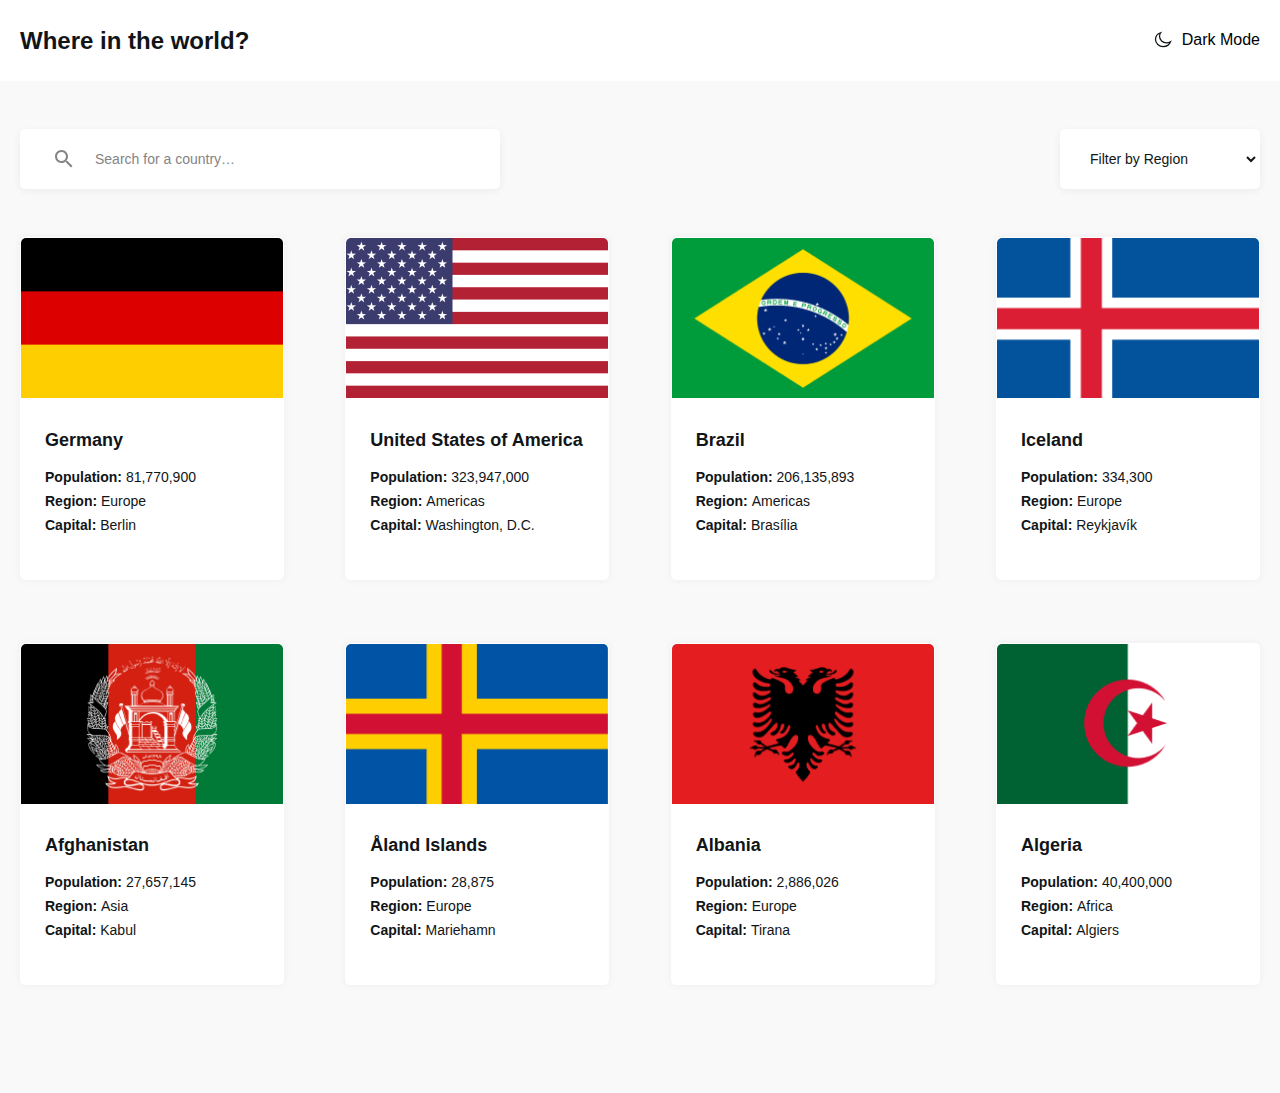
==== index.html @ e8eaf4b2 "initial commit" ====
<!DOCTYPE html>
<html lang="en">

<head>
  <meta charset="UTF-8">
  <meta http-equiv="X-UA-Compatible" content="IE=edge">
  <meta name="viewport" content="width=device-width, initial-scale=1.0">
  <title>Countries</title>
  <!-- <link rel="stylesheet" href="css/normalize.css">
  <link rel="stylesheet" href="css/style.css"> -->
  <link rel="stylesheet" href="/css/style-min.css">
</head>

<body>
  
  <!-- HEADER -->

  <header class="site-header">

    <div class="site-header-inner container">
      <a href="index.html" class="site-title-link"><h1 class="site-title">Where in the world?</h1></a>
      <button class="dark-mode-button">Dark mode</button>
    </div>

  </header>

  <!-- MAIN -->

  <main class="site-main">

    <div class="site-main-inner container">

      <form class="top-form" action="https://echo.htmlacademy.ru" method="post">
        
        <input class="search-input" type="text" name="search" aria-label="search countries" placeholder="Search for a country…" autocomplete="off">

        <select class="select-region" name="region" id="region" aria-label="select countries">

          <option class="select-option" value="" selected disabled>Filter by Region</option>
          <option class="select-option" value="Africa">Africa</option>
          <option class="select-option" value="America">America</option>
          <option class="select-option" value="Asia">Asia</option>
          <option class="select-option" value="Europe">Europe</option>
          <option class="select-option" value="Oceania">Oceania</option>

        </select>

      </form>

      <section class="country-cards">

        
          <ul class="country-card">
            <li class="country-item-img"><img class="country-img" src="./img/flag1.png" alt="flag Germany" width="267" height="160"></li>
            <li class="country-item"><h2 class="country-title">Germany</h2></li>
            <li class="country-item"><p class="country-content">Population: <span class="mini-text">81,770,900</span></p></li>
            <li class="country-item"><p class="country-content">Region: <span class="mini-text">Europe</span></p></li>
            <li class="country-item"><p class="country-content">Capital: <span class="mini-text">Berlin</span></p></li>
          </ul>
          <ul class="country-card">
            <li class="country-item-img"><img class="country-img" src="./img/flag2.png" alt="flag United States of America" width="267" height="160"></li>
            <li class="country-item"><h2 class="country-title">United States of America</h2></li>
            <li class="country-item"><p class="country-content">Population: <span class="mini-text">323,947,000</span></p></li>
            <li class="country-item"><p class="country-content">Region: <span class="mini-text">Americas</span></p></li>
            <li class="country-item"><p class="country-content">Capital: <span class="mini-text">Washington, D.C.</span></p></li>
          </ul>
          <ul class="country-card">
            <li class="country-item-img"><img class="country-img" src="./img/flag3.png" alt="flag Brazil" width="267" height="160"></li>
            <li class="country-item"><h2 class="country-title">Brazil</h2></li>
            <li class="country-item"><p class="country-content">Population: <span class="mini-text">206,135,893</span></p></li>
            <li class="country-item"><p class="country-content">Region: <span class="mini-text">Americas</span></p></li>
            <li class="country-item"><p class="country-content">Capital: <span class="mini-text">Brasília</span></p></li>
          </ul>
          <ul class="country-card">
            <li class="country-item-img"><img class="country-img" src="./img/flag4.png" alt="flag Iceland" width="267" height="160"></li>
            <li class="country-item"><h2 class="country-title">Iceland</h2></li>
            <li class="country-item"><p class="country-content">Population: <span class="mini-text">334,300</span></p></li>
            <li class="country-item"><p class="country-content">Region: <span class="mini-text">Europe</span></p></li>
            <li class="country-item"><p class="country-content">Capital: <span class="mini-text">Reykjavík</span></p></li>
          </ul>
        
        
          <ul class="country-card">
            <li class="country-item-img"><img class="country-img" src="./img/flag5.png" alt="flag Afghanistan" width="267" height="160"></li>
            <li class="country-item"><h2 class="country-title">Afghanistan</h2></li>
            <li class="country-item"><p class="country-content">Population: <span class="mini-text">27,657,145</span></p></li>
            <li class="country-item"><p class="country-content">Region: <span class="mini-text">Asia</span></p></li>
            <li class="country-item"><p class="country-content">Capital: <span class="mini-text">Kabul</span></p></li>
          </ul>
          <ul class="country-card">
            <li class="country-item-img"><img class="country-img" src="./img/flag6.png" alt="flag Åland Islands" width="267" height="160"></li>
            <li class="country-item"><h2 class="country-title">Åland Islands</h2></li>
            <li class="country-item"><p class="country-content">Population: <span class="mini-text">28,875</span></p></li>
            <li class="country-item"><p class="country-content">Region: <span class="mini-text">Europe</span></p></li>
            <li class="country-item"><p class="country-content">Capital: <span class="mini-text">Mariehamn</span></p></li>
          </ul>
          <ul class="country-card">
            <li class="country-item-img"><img class="country-img" src="./img/flag7.png" alt="flag Albania" width="267" height="160"></li>
            <li class="country-item"><h2 class="country-title">Albania</h2></li>
            <li class="country-item"><p class="country-content">Population: <span class="mini-text">2,886,026</span></p></li>
            <li class="country-item"><p class="country-content">Region: <span class="mini-text">Europe</span></p></li>
            <li class="country-item"><p class="country-content">Capital: <span class="mini-text">Tirana</span></p></li>
          </ul>
          <ul class="country-card">
            <li class="country-item-img"><img class="country-img" src="./img/flag8.png" alt="flag Algeria" width="267" height="160"></li>
            <li class="country-item"><h2 class="country-title">Algeria</h2></li>
            <li class="country-item"><p class="country-content">Population: <span class="mini-text">40,400,000</span></p></li>
            <li class="country-item"><p class="country-content">Region: <span class="mini-text">Africa</span></p></li>
            <li class="country-item"><p class="country-content">Capital: <span class="mini-text">Algiers</span></p></li>
          </ul>
        
        

      </section>

    </div>

  </main>

</body>

</html>
---- css/style.css ----
/* FONTS */
@font-face {
  font-family: 'Montserrat';
  src: url('../font/Montserrat-Bold.woff2') format('woff2'),
      url('../font/Montserrat-Bold.woff') format('woff');
  font-weight: bold;
  font-style: normal;
  font-display: swap;
}

@font-face {
  font-family: 'Montserrat';
  src: url('../font/Montserrat-ExtraBold.woff2') format('woff2'),
      url('../font/Montserrat-ExtraBold.woff') format('woff');
  font-weight: bold;
  font-style: normal;
  font-display: swap;
}

@font-face {
  font-family: 'Montserrat';
  src: url('../font/Montserrat-SemiBold.woff2') format('woff2'),
      url('../font/Montserrat-SemiBold.woff') format('woff');
  font-weight: 600;
  font-style: normal;
  font-display: swap;
}

@font-face {
  font-family: 'Montserrat';
  src: url('../font/Montserrat-Light.woff2') format('woff2'),
      url('../font/Montserrat-Light.woff') format('woff');
  font-weight: 300;
  font-style: normal;
  font-display: swap;
}

@font-face {
  font-family: 'Montserrat';
  src: url('../font/Montserrat-Regular.woff2') format('woff2'),
      url('../font/Montserrat-Regular.woff') format('woff');
  font-weight: normal;
  font-style: normal;
  font-display: swap;
}

@font-face {
  font-family: 'Montserrat';
  src: url('../font/Montserrat-ExtraBold.woff2') format('woff2'),
      url('../font/Montserrat-ExtraBold.woff') format('woff');
  font-weight: bold;
  font-style: normal;
  font-display: swap;
}

/* GENERAL */

:root {
  --br-hover:rgba(91, 205, 250, 0.795);
  --br-active:rgba(39, 152, 197, 0.856);
  --bg-focus: rgb(59, 157, 196);
}

html {
  box-sizing: border-box;
  height: 100%;
}

*,
*::before,
*::after {
  box-sizing: inherit;
}

body {
  display: flex;
  flex-direction: column;
  height: 100%;
  padding: 0;
  margin: 0;
  font-family:'Nunito Sans', "Arial", sans-serif;
  background-color: #fff;
  color: #222;
}

img {
  max-width: 100%;
}

.visually-hidden {
  position: absolute;
  width: 1px;
  height: 1px;
  margin: -1px;
  border: 0;
  padding: 0;
  clip: rect(0 0 0 0);
  overflow: hidden;
}


/* CONTAINER */

.container {
  max-width: 1320px;
  padding-left: 20px;
  padding-right: 20px;
  margin-left: auto;
  margin-right: auto;
}

/* HEADER */

.site-header {
  padding-top: 24px;
  padding-bottom: 24px;
  box-shadow: 0px 2px 4px rgba(0, 0, 0, 0.0562443);
}

.site-header-inner {
  display: flex;
  align-items: center;
  justify-content: space-between;
}

.site-title-link {
  text-decoration: none;
  transition: opacity 0.3s ease;
}

.site-title-link:hover {
  opacity: 0.6;
}

.site-title {
  margin: 0;
  font-style: normal;
  font-weight: 800;
  font-size: 24px;
  line-height: 33px;
  color: #111517;
}

.dark-mode-button {
  margin: 0;
  padding: 0;
  border: none;
  background-color: #fff;
  display: flex;
  justify-content: flex-start;
  text-transform: capitalize;
  cursor: pointer;
  transition: opacity 0.3s ease;
}

.dark-mode-button:hover {
  opacity: 0.6;
}

.dark-mode-button::before {
  margin-right: 10px;
  display: block;
  content: "";
  width: 18px;
  height: 18px;
  background-image: url(/img/icon/moon.svg);
  background-repeat: no-repeat;
}

/* MAIN */

.site-main {
  padding-top: 48px;
  padding-bottom: 45px;
  background-color: rgb(249, 249, 249);
}

.top-form {
  display: flex;
  justify-content: space-between;
  align-items: center;
}

.search-input {
  padding: 20px 74px;
  width: 480px;
  outline: none;
  border: 1px solid transparent;
  background: #FFFFFF;
  box-shadow: 0px 2px 9px rgba(0, 0, 0, 0.0532439);
  border-radius: 5px;
  background-image: url(../img/icon/loup.svg);
  background-repeat: no-repeat;
  background-position: left calc(34px) center;
  transition: border 0.3s ease,
  opacity 0.3s ease;
}

.search-input:hover {
  border: 1px solid var(--br-hover);
  opacity: 0.8;
}

.search-input:active {
  border: 1px solid var(--br-active);
  opacity: 0.8;
}

.search-input:focus {
  border: 1px solid var(--bg-focus);
  opacity: 0.8;
}

.search-input::placeholder {
  font-style: normal;
  font-weight: normal;
  font-size: 14px;
  line-height: 20px;
  color: #848484;
}

.select-region {
  padding: 20px 25px;
  padding-right: 48px;
  width: 200px;
  outline: none;
  border: 1px solid transparent;
  font-style: normal;
  font-weight: normal;
  font-size: 14px;
  line-height: 20px;
  color: #111517;
  background-color: #FFFFFF;
  box-shadow: 0px 2px 9px rgba(0, 0, 0, 0.0532439);
  border-radius: 5px;
  cursor: pointer;
  transition: border 0.3s ease,
  opacity 0.3s ease;
}

.select-region:hover {
  border: 1px solid var(--br-hover);
  opacity: 0.8;
}

.select-region:active {
  border: 1px solid var(--br-active);
  opacity: 0.8;
}

.select-region:focus {
  border: 1px solid var(--bg-focus);
  opacity: 0.8;
}

.select-option {
  border: none;
}

/* CARDS */

.country-cards {
  padding-top: 48px;
  display: flex;
  justify-content: space-between;
  align-items: center;
  align-content: space-around;
  flex-wrap: wrap;
}

.country-card {
  list-style-type: none;
  margin: 0;
  padding: 0;
  margin-bottom: 63px;
  padding-bottom: 46px;
  width: 264px;
  background-color: #fff;
  box-shadow: 0px 0px 7px 2px rgba(0, 0, 0, 0.0294384);
  border-radius: 5px;
  border: 1px solid transparent;
  cursor: pointer;
  transition: box-shadow 0.3s ease,
  border 0.5s ease;
}

.country-card:hover {
  box-shadow: none;
}

.country-img {
  object-fit: cover;
  border-top-left-radius: 5px;
  border-top-right-radius: 5px;
}

.country-title {
  font-style: normal;
  font-weight: 800;
  font-size: 18px;
  line-height: 26px;
  color: #111517;
}

.country-content {
  margin: 0;
  padding: 0;
  font-style: normal;
  font-weight: 600;
  font-size: 14px;
  line-height: 16px;
  color: #111517;
}

.mini-text {
  font-style: normal;
  font-weight: 300;
  font-size: 14px;
  line-height: 16px;
  color: #111517;
}

.country-item {
  margin-left: 24px;
}

.country-item:nth-child(2) {
  margin-top: 24px;
}

.country-item:nth-child(3) {
  margin-top: 16px;
}

.country-item:nth-child(4),.country-item:nth-child(5) {
  margin-top: 8px;
}
---- css/style-min.css ----
/*! normalize.css v8.0.1 | MIT License | github.com/necolas/normalize.css */html{line-height:1.15;-webkit-text-size-adjust:100%}body{margin:0}main{display:block}h1{font-size:2em;margin:.67em 0}hr{-webkit-box-sizing:content-box;box-sizing:content-box;height:0;overflow:visible}pre{font-family:monospace,monospace;font-size:1em}a{background-color:transparent}abbr[title]{border-bottom:none;text-decoration:underline;-webkit-text-decoration:underline dotted;text-decoration:underline dotted}b,strong{font-weight:bolder}code,kbd,samp{font-family:monospace,monospace;font-size:1em}small{font-size:80%}sub,sup{font-size:75%;line-height:0;position:relative;vertical-align:baseline}sub{bottom:-.25em}sup{top:-.5em}img{border-style:none}button,input,optgroup,select,textarea{font-family:inherit;font-size:100%;line-height:1.15;margin:0}button,input{overflow:visible}button,select{text-transform:none}[type=button],[type=reset],[type=submit],button{-webkit-appearance:button}[type=button]::-moz-focus-inner,[type=reset]::-moz-focus-inner,[type=submit]::-moz-focus-inner,button::-moz-focus-inner{border-style:none;padding:0}[type=button]:-moz-focusring,[type=reset]:-moz-focusring,[type=submit]:-moz-focusring,button:-moz-focusring{outline:1px dotted ButtonText}fieldset{padding:.35em .75em .625em}legend{-webkit-box-sizing:border-box;box-sizing:border-box;color:inherit;display:table;max-width:100%;padding:0;white-space:normal}progress{vertical-align:baseline}textarea{overflow:auto}[type=checkbox],[type=radio]{-webkit-box-sizing:border-box;box-sizing:border-box;padding:0}[type=number]::-webkit-inner-spin-button,[type=number]::-webkit-outer-spin-button{height:auto}[type=search]{-webkit-appearance:textfield;outline-offset:-2px}[type=search]::-webkit-search-decoration{-webkit-appearance:none}::-webkit-file-upload-button{-webkit-appearance:button;font:inherit}details{display:block}summary{display:list-item}template{display:none}[hidden]{display:none}@font-face{font-family:Montserrat;src:url(../font/Montserrat-Bold.woff2) format('woff2'),url(../font/Montserrat-Bold.woff) format('woff');font-weight:700;font-style:normal;font-display:swap}@font-face{font-family:Montserrat;src:url(../font/Montserrat-ExtraBold.woff2) format('woff2'),url(../font/Montserrat-ExtraBold.woff) format('woff');font-weight:700;font-style:normal;font-display:swap}@font-face{font-family:Montserrat;src:url(../font/Montserrat-SemiBold.woff2) format('woff2'),url(../font/Montserrat-SemiBold.woff) format('woff');font-weight:600;font-style:normal;font-display:swap}@font-face{font-family:Montserrat;src:url(../font/Montserrat-Light.woff2) format('woff2'),url(../font/Montserrat-Light.woff) format('woff');font-weight:300;font-style:normal;font-display:swap}@font-face{font-family:Montserrat;src:url(../font/Montserrat-Regular.woff2) format('woff2'),url(../font/Montserrat-Regular.woff) format('woff');font-weight:400;font-style:normal;font-display:swap}@font-face{font-family:Montserrat;src:url(../font/Montserrat-ExtraBold.woff2) format('woff2'),url(../font/Montserrat-ExtraBold.woff) format('woff');font-weight:700;font-style:normal;font-display:swap}:root{--br-hover:rgba(91, 205, 250, 0.795);--br-active:rgba(39, 152, 197, 0.856);--bg-focus:rgb(59, 157, 196)}html{-webkit-box-sizing:border-box;box-sizing:border-box;height:100%}*,::after,::before{-webkit-box-sizing:inherit;box-sizing:inherit}body{display:-webkit-box;display:-ms-flexbox;display:flex;-webkit-box-orient:vertical;-webkit-box-direction:normal;-ms-flex-direction:column;flex-direction:column;height:100%;padding:0;margin:0;font-family:'Nunito Sans',Arial,sans-serif;background-color:#fff;color:#222}img{max-width:100%}.visually-hidden{position:absolute;width:1px;height:1px;margin:-1px;border:0;padding:0;clip:rect(0 0 0 0);overflow:hidden}.container{max-width:1320px;padding-left:20px;padding-right:20px;margin-left:auto;margin-right:auto}.site-header{padding-top:24px;padding-bottom:24px;-webkit-box-shadow:0 2px 4px rgba(0,0,0,.0562443);box-shadow:0 2px 4px rgba(0,0,0,.0562443)}.site-header-inner{display:-webkit-box;display:-ms-flexbox;display:flex;-webkit-box-align:center;-ms-flex-align:center;align-items:center;-webkit-box-pack:justify;-ms-flex-pack:justify;justify-content:space-between}.site-title-link{text-decoration:none;-webkit-transition:opacity .3s ease;-o-transition:opacity .3s ease;transition:opacity .3s ease}.site-title-link:hover{opacity:.6}.site-title{margin:0;font-style:normal;font-weight:800;font-size:24px;line-height:33px;color:#111517}.dark-mode-button{margin:0;padding:0;border:none;background-color:#fff;display:-webkit-box;display:-ms-flexbox;display:flex;-webkit-box-pack:start;-ms-flex-pack:start;justify-content:flex-start;text-transform:capitalize;cursor:pointer;-webkit-transition:opacity .3s ease;-o-transition:opacity .3s ease;transition:opacity .3s ease}.dark-mode-button:hover{opacity:.6}.dark-mode-button::before{margin-right:10px;display:block;content:"";width:18px;height:18px;background-image:url(/img/icon/moon.svg);background-repeat:no-repeat}.site-main{padding-top:48px;padding-bottom:45px;background-color:#f9f9f9}.top-form{display:-webkit-box;display:-ms-flexbox;display:flex;-webkit-box-pack:justify;-ms-flex-pack:justify;justify-content:space-between;-webkit-box-align:center;-ms-flex-align:center;align-items:center}.search-input{padding:20px 74px;width:480px;outline:0;border:1px solid transparent;background:#fff;-webkit-box-shadow:0 2px 9px rgba(0,0,0,.0532439);box-shadow:0 2px 9px rgba(0,0,0,.0532439);border-radius:5px;background-image:url(../img/icon/loup.svg);background-repeat:no-repeat;background-position:left calc(34px) center;-webkit-transition:border .3s ease,opacity .3s ease;-o-transition:border .3s ease,opacity .3s ease;transition:border .3s ease,opacity .3s ease}.search-input:hover{border:1px solid var(--br-hover);opacity:.8}.search-input:active{border:1px solid var(--br-active);opacity:.8}.search-input:focus{border:1px solid var(--bg-focus);opacity:.8}.search-input::-webkit-input-placeholder{font-style:normal;font-weight:400;font-size:14px;line-height:20px;color:#848484}.search-input::-moz-placeholder{font-style:normal;font-weight:400;font-size:14px;line-height:20px;color:#848484}.search-input:-ms-input-placeholder{font-style:normal;font-weight:400;font-size:14px;line-height:20px;color:#848484}.search-input::-ms-input-placeholder{font-style:normal;font-weight:400;font-size:14px;line-height:20px;color:#848484}.search-input::placeholder{font-style:normal;font-weight:400;font-size:14px;line-height:20px;color:#848484}.select-region{padding:20px 25px;padding-right:48px;width:200px;outline:0;border:1px solid transparent;font-style:normal;font-weight:400;font-size:14px;line-height:20px;color:#111517;background-color:#fff;-webkit-box-shadow:0 2px 9px rgba(0,0,0,.0532439);box-shadow:0 2px 9px rgba(0,0,0,.0532439);border-radius:5px;cursor:pointer;-webkit-transition:border .3s ease,opacity .3s ease;-o-transition:border .3s ease,opacity .3s ease;transition:border .3s ease,opacity .3s ease}.select-region:hover{border:1px solid var(--br-hover);opacity:.8}.select-region:active{border:1px solid var(--br-active);opacity:.8}.select-region:focus{border:1px solid var(--bg-focus);opacity:.8}.select-option{border:none}.country-cards{padding-top:48px;display:-webkit-box;display:-ms-flexbox;display:flex;-webkit-box-pack:justify;-ms-flex-pack:justify;justify-content:space-between;-webkit-box-align:center;-ms-flex-align:center;align-items:center;-ms-flex-line-pack:distribute;align-content:space-around;-ms-flex-wrap:wrap;flex-wrap:wrap}.country-card{list-style-type:none;margin:0;padding:0;margin-bottom:63px;padding-bottom:46px;width:264px;background-color:#fff;-webkit-box-shadow:0 0 7px 2px rgba(0,0,0,.0294384);box-shadow:0 0 7px 2px rgba(0,0,0,.0294384);border-radius:5px;border:1px solid transparent;cursor:pointer;-webkit-transition:border .5s ease,-webkit-box-shadow .3s ease;transition:border .5s ease,-webkit-box-shadow .3s ease;-o-transition:box-shadow .3s ease,border .5s ease;transition:box-shadow .3s ease,border .5s ease;transition:box-shadow .3s ease,border .5s ease,-webkit-box-shadow .3s ease}.country-card:hover{-webkit-box-shadow:none;box-shadow:none}.country-img{-o-object-fit:cover;object-fit:cover;border-top-left-radius:5px;border-top-right-radius:5px}.country-title{font-style:normal;font-weight:800;font-size:18px;line-height:26px;color:#111517}.country-content{margin:0;padding:0;font-style:normal;font-weight:600;font-size:14px;line-height:16px;color:#111517}.mini-text{font-style:normal;font-weight:300;font-size:14px;line-height:16px;color:#111517}.country-item{margin-left:24px}.country-item:nth-child(2){margin-top:24px}.country-item:nth-child(3){margin-top:16px}.country-item:nth-child(4),.country-item:nth-child(5){margin-top:8px}
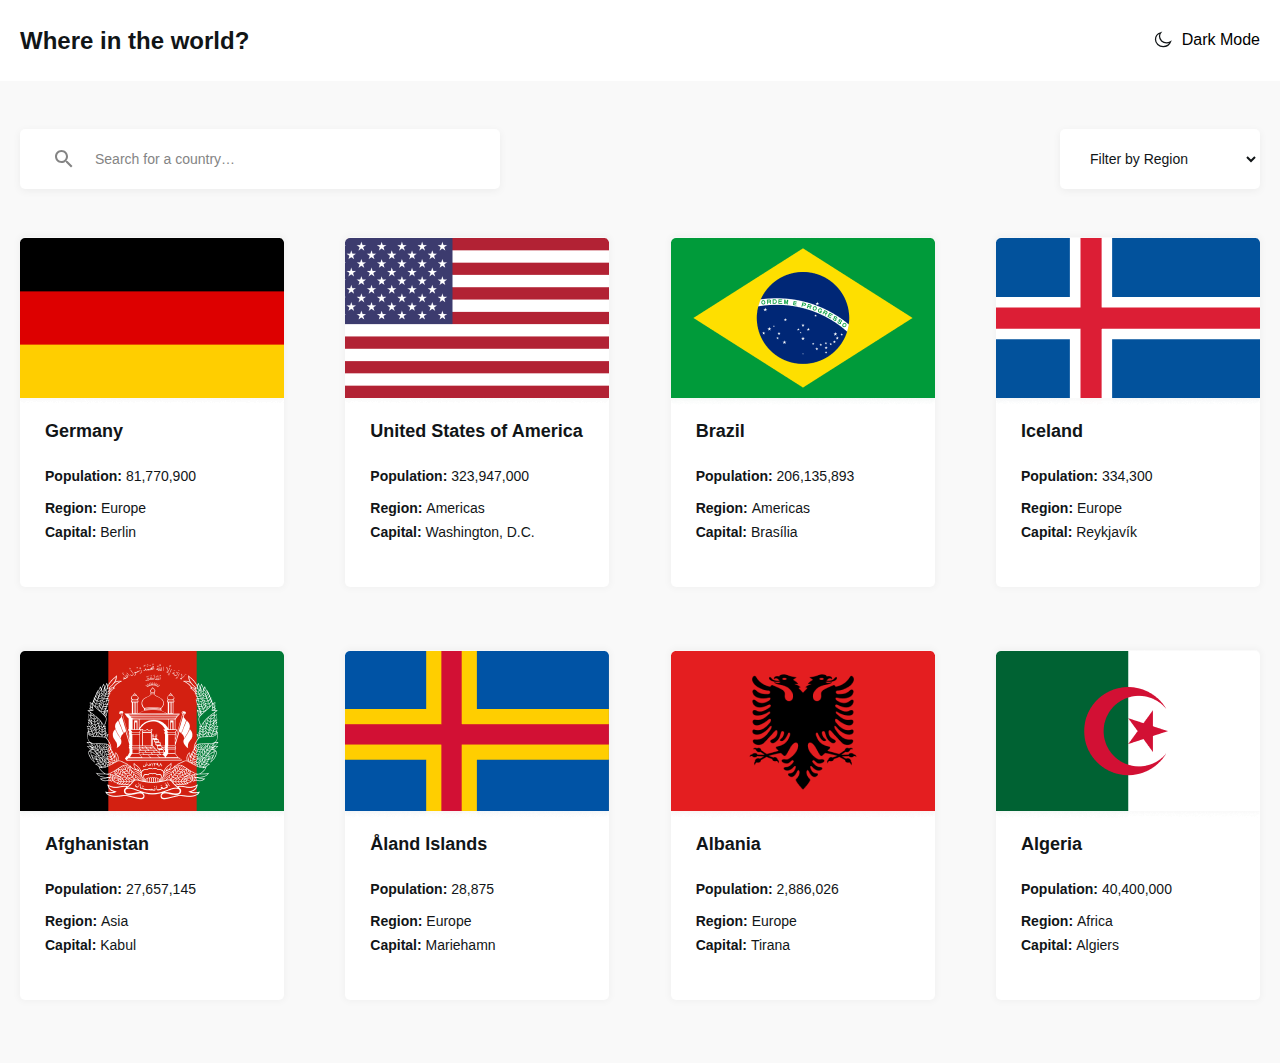
==== commit 5aed8252: "change all img" ====
--- a/index.html
+++ b/index.html
@@ -19,7 +19,7 @@
 
     <div class="site-header-inner container">
       <a href="index.html" class="site-title-link"><h1 class="site-title">Where in the world?</h1></a>
-      <button class="dark-mode-button">Dark mode</button>
+      <button class="js-dark-mode-button" type="button">Dark mode</button>
     </div>
 
   </header>
@@ -50,29 +50,29 @@
       <section class="country-cards">
 
         
-          <ul class="country-card">
-            <li class="country-item-img"><img class="country-img" src="./img/flag1.png" alt="flag Germany" width="267" height="160"></li>
+          <ul class="country-card card-bg-germany">
+            <!-- <li class="country-item-img"><img class="country-img" src="./img/flag-org1.png" alt="flag Germany" width="264" height="160"></li> -->
             <li class="country-item"><h2 class="country-title">Germany</h2></li>
             <li class="country-item"><p class="country-content">Population: <span class="mini-text">81,770,900</span></p></li>
             <li class="country-item"><p class="country-content">Region: <span class="mini-text">Europe</span></p></li>
             <li class="country-item"><p class="country-content">Capital: <span class="mini-text">Berlin</span></p></li>
           </ul>
-          <ul class="country-card">
-            <li class="country-item-img"><img class="country-img" src="./img/flag2.png" alt="flag United States of America" width="267" height="160"></li>
+          <ul class="country-card card-bg-america">
+            <!-- <li class="country-item-img"><img class="country-img" src="./img/flag-org2.png" alt="flag United States of America" width="264" height="160"></li> -->
             <li class="country-item"><h2 class="country-title">United States of America</h2></li>
             <li class="country-item"><p class="country-content">Population: <span class="mini-text">323,947,000</span></p></li>
             <li class="country-item"><p class="country-content">Region: <span class="mini-text">Americas</span></p></li>
             <li class="country-item"><p class="country-content">Capital: <span class="mini-text">Washington, D.C.</span></p></li>
           </ul>
-          <ul class="country-card">
-            <li class="country-item-img"><img class="country-img" src="./img/flag3.png" alt="flag Brazil" width="267" height="160"></li>
+          <ul class="country-card card-bg-brazil">
+            <!-- <li class="country-item-img"><img class="country-img" src="./img/flag-org3.png" alt="flag Brazil" width="264" height="160"></li> -->
             <li class="country-item"><h2 class="country-title">Brazil</h2></li>
             <li class="country-item"><p class="country-content">Population: <span class="mini-text">206,135,893</span></p></li>
             <li class="country-item"><p class="country-content">Region: <span class="mini-text">Americas</span></p></li>
             <li class="country-item"><p class="country-content">Capital: <span class="mini-text">Brasília</span></p></li>
           </ul>
-          <ul class="country-card">
-            <li class="country-item-img"><img class="country-img" src="./img/flag4.png" alt="flag Iceland" width="267" height="160"></li>
+          <ul class="country-card card-bg-iceland">
+            <!-- <li class="country-item-img"><img class="country-img" src="./img/flag-org4.png" alt="flag Iceland" width="264" height="160"></li> -->
             <li class="country-item"><h2 class="country-title">Iceland</h2></li>
             <li class="country-item"><p class="country-content">Population: <span class="mini-text">334,300</span></p></li>
             <li class="country-item"><p class="country-content">Region: <span class="mini-text">Europe</span></p></li>
@@ -80,37 +80,35 @@
           </ul>
         
         
-          <ul class="country-card">
-            <li class="country-item-img"><img class="country-img" src="./img/flag5.png" alt="flag Afghanistan" width="267" height="160"></li>
+          <ul class="country-card card-bg-afghanistan">
+            <!-- <li class="country-item-img"><img class="country-img" src="./img/flag-org5.png" alt="flag Afghanistan" width="264" height="160"></li> -->
             <li class="country-item"><h2 class="country-title">Afghanistan</h2></li>
             <li class="country-item"><p class="country-content">Population: <span class="mini-text">27,657,145</span></p></li>
             <li class="country-item"><p class="country-content">Region: <span class="mini-text">Asia</span></p></li>
             <li class="country-item"><p class="country-content">Capital: <span class="mini-text">Kabul</span></p></li>
           </ul>
-          <ul class="country-card">
-            <li class="country-item-img"><img class="country-img" src="./img/flag6.png" alt="flag Åland Islands" width="267" height="160"></li>
+          <ul class="country-card card-bg-aland">
+            <!-- <li class="country-item-img"><img class="country-img" src="./img/flag-org6.png" alt="flag Åland Islands" width="264" height="160"></li> -->
             <li class="country-item"><h2 class="country-title">Åland Islands</h2></li>
             <li class="country-item"><p class="country-content">Population: <span class="mini-text">28,875</span></p></li>
             <li class="country-item"><p class="country-content">Region: <span class="mini-text">Europe</span></p></li>
             <li class="country-item"><p class="country-content">Capital: <span class="mini-text">Mariehamn</span></p></li>
           </ul>
-          <ul class="country-card">
-            <li class="country-item-img"><img class="country-img" src="./img/flag7.png" alt="flag Albania" width="267" height="160"></li>
+          <ul class="country-card card-bg-albania">
+            <!-- <li class="country-item-img"><img class="country-img" src="./img/flag-org7.png" alt="flag Albania" width="264" height="160"></li> -->
             <li class="country-item"><h2 class="country-title">Albania</h2></li>
             <li class="country-item"><p class="country-content">Population: <span class="mini-text">2,886,026</span></p></li>
             <li class="country-item"><p class="country-content">Region: <span class="mini-text">Europe</span></p></li>
             <li class="country-item"><p class="country-content">Capital: <span class="mini-text">Tirana</span></p></li>
           </ul>
-          <ul class="country-card">
-            <li class="country-item-img"><img class="country-img" src="./img/flag8.png" alt="flag Algeria" width="267" height="160"></li>
+          <ul class="country-card card-bg-algeria">
+            <!-- <li class="country-item-img"><img class="country-img" src="./img/flag-org8.png" alt="flag Algeria" width="264" height="160"></li> -->
             <li class="country-item"><h2 class="country-title">Algeria</h2></li>
             <li class="country-item"><p class="country-content">Population: <span class="mini-text">40,400,000</span></p></li>
             <li class="country-item"><p class="country-content">Region: <span class="mini-text">Africa</span></p></li>
             <li class="country-item"><p class="country-content">Capital: <span class="mini-text">Algiers</span></p></li>
           </ul>
         
-        
-
       </section>
 
     </div>
--- a/css/style.css
+++ b/css/style.css
@@ -85,6 +85,7 @@
 
 img {
   max-width: 100%;
+  height: auto;
 }
 
 .visually-hidden {
@@ -98,6 +99,10 @@
   overflow: hidden;
 }
 
+.dark-mode {
+  background-color: #000;
+  color: #fff;
+}
 
 /* CONTAINER */
 
@@ -141,7 +146,7 @@
   color: #111517;
 }
 
-.dark-mode-button {
+.js-dark-mode-button {
   margin: 0;
   padding: 0;
   border: none;
@@ -153,11 +158,11 @@
   transition: opacity 0.3s ease;
 }
 
-.dark-mode-button:hover {
+.js-dark-mode-button:hover {
   opacity: 0.6;
 }
 
-.dark-mode-button::before {
+.js-dark-mode-button::before {
   margin-right: 10px;
   display: block;
   content: "";
@@ -171,7 +176,6 @@
 
 .site-main {
   padding-top: 48px;
-  padding-bottom: 45px;
   background-color: rgb(249, 249, 249);
 }
 
@@ -263,8 +267,7 @@
   padding-top: 48px;
   display: flex;
   justify-content: space-between;
-  align-items: center;
-  align-content: space-around;
+  align-items: flex-start;
   flex-wrap: wrap;
 }
 
@@ -272,6 +275,8 @@
   list-style-type: none;
   margin: 0;
   padding: 0;
+  padding-top: 160px;
+  padding-left: 24px;
   margin-bottom: 63px;
   padding-bottom: 46px;
   width: 264px;
@@ -284,6 +289,54 @@
   border 0.5s ease;
 }
 
+.card-bg-germany {
+  background-image: url(/img/flag-org1.png);
+  background-repeat: no-repeat;
+  background-position: top calc(-9px) center;
+}
+
+.card-bg-america {
+  background-image: url(/img/flag-org2.png);
+  background-repeat: no-repeat;
+  background-position: top calc(-9px) center;
+}
+
+.card-bg-brazil {
+  background-image: url(/img/flag-org3.png);
+  background-repeat: no-repeat;
+  background-position: top calc(-9px) center;
+}
+
+.card-bg-iceland {
+  background-image: url(/img/flag-org4.png);
+  background-repeat: no-repeat;
+  background-position: top calc(-9px) center;
+}
+
+.card-bg-afghanistan {
+  background-image: url(/img/flag-org5.png);
+  background-repeat: no-repeat;
+  background-position: top calc(-9px) center;
+}
+
+.card-bg-aland {
+  background-image: url(/img/flag-org6.png);
+  background-repeat: no-repeat;
+  background-position: top calc(-9px) center;
+}
+
+.card-bg-albania {
+  background-image: url(/img/flag-org7.png);
+  background-repeat: no-repeat;
+  background-position: top calc(-9px) center;
+}
+
+.card-bg-algeria {
+  background-image: url(/img/flag-org8.png);
+  background-repeat: no-repeat;
+  background-position: top calc(-9px) center;
+}
+
 .country-card:hover {
   box-shadow: none;
 }
@@ -295,6 +348,8 @@
 }
 
 .country-title {
+  margin: 0;
+  margin-top: 20px;
   font-style: normal;
   font-weight: 800;
   font-size: 18px;
@@ -320,9 +375,9 @@
   color: #111517;
 }
 
-.country-item {
+/* .country-item {
   margin-left: 24px;
-}
+} */
 
 .country-item:nth-child(2) {
   margin-top: 24px;
--- a/css/style-min.css
+++ b/css/style-min.css
@@ -1 +1 @@
-/*! normalize.css v8.0.1 | MIT License | github.com/necolas/normalize.css */html{line-height:1.15;-webkit-text-size-adjust:100%}body{margin:0}main{display:block}h1{font-size:2em;margin:.67em 0}hr{-webkit-box-sizing:content-box;box-sizing:content-box;height:0;overflow:visible}pre{font-family:monospace,monospace;font-size:1em}a{background-color:transparent}abbr[title]{border-bottom:none;text-decoration:underline;-webkit-text-decoration:underline dotted;text-decoration:underline dotted}b,strong{font-weight:bolder}code,kbd,samp{font-family:monospace,monospace;font-size:1em}small{font-size:80%}sub,sup{font-size:75%;line-height:0;position:relative;vertical-align:baseline}sub{bottom:-.25em}sup{top:-.5em}img{border-style:none}button,input,optgroup,select,textarea{font-family:inherit;font-size:100%;line-height:1.15;margin:0}button,input{overflow:visible}button,select{text-transform:none}[type=button],[type=reset],[type=submit],button{-webkit-appearance:button}[type=button]::-moz-focus-inner,[type=reset]::-moz-focus-inner,[type=submit]::-moz-focus-inner,button::-moz-focus-inner{border-style:none;padding:0}[type=button]:-moz-focusring,[type=reset]:-moz-focusring,[type=submit]:-moz-focusring,button:-moz-focusring{outline:1px dotted ButtonText}fieldset{padding:.35em .75em .625em}legend{-webkit-box-sizing:border-box;box-sizing:border-box;color:inherit;display:table;max-width:100%;padding:0;white-space:normal}progress{vertical-align:baseline}textarea{overflow:auto}[type=checkbox],[type=radio]{-webkit-box-sizing:border-box;box-sizing:border-box;padding:0}[type=number]::-webkit-inner-spin-button,[type=number]::-webkit-outer-spin-button{height:auto}[type=search]{-webkit-appearance:textfield;outline-offset:-2px}[type=search]::-webkit-search-decoration{-webkit-appearance:none}::-webkit-file-upload-button{-webkit-appearance:button;font:inherit}details{display:block}summary{display:list-item}template{display:none}[hidden]{display:none}@font-face{font-family:Montserrat;src:url(../font/Montserrat-Bold.woff2) format('woff2'),url(../font/Montserrat-Bold.woff) format('woff');font-weight:700;font-style:normal;font-display:swap}@font-face{font-family:Montserrat;src:url(../font/Montserrat-ExtraBold.woff2) format('woff2'),url(../font/Montserrat-ExtraBold.woff) format('woff');font-weight:700;font-style:normal;font-display:swap}@font-face{font-family:Montserrat;src:url(../font/Montserrat-SemiBold.woff2) format('woff2'),url(../font/Montserrat-SemiBold.woff) format('woff');font-weight:600;font-style:normal;font-display:swap}@font-face{font-family:Montserrat;src:url(../font/Montserrat-Light.woff2) format('woff2'),url(../font/Montserrat-Light.woff) format('woff');font-weight:300;font-style:normal;font-display:swap}@font-face{font-family:Montserrat;src:url(../font/Montserrat-Regular.woff2) format('woff2'),url(../font/Montserrat-Regular.woff) format('woff');font-weight:400;font-style:normal;font-display:swap}@font-face{font-family:Montserrat;src:url(../font/Montserrat-ExtraBold.woff2) format('woff2'),url(../font/Montserrat-ExtraBold.woff) format('woff');font-weight:700;font-style:normal;font-display:swap}:root{--br-hover:rgba(91, 205, 250, 0.795);--br-active:rgba(39, 152, 197, 0.856);--bg-focus:rgb(59, 157, 196)}html{-webkit-box-sizing:border-box;box-sizing:border-box;height:100%}*,::after,::before{-webkit-box-sizing:inherit;box-sizing:inherit}body{display:-webkit-box;display:-ms-flexbox;display:flex;-webkit-box-orient:vertical;-webkit-box-direction:normal;-ms-flex-direction:column;flex-direction:column;height:100%;padding:0;margin:0;font-family:'Nunito Sans',Arial,sans-serif;background-color:#fff;color:#222}img{max-width:100%}.visually-hidden{position:absolute;width:1px;height:1px;margin:-1px;border:0;padding:0;clip:rect(0 0 0 0);overflow:hidden}.container{max-width:1320px;padding-left:20px;padding-right:20px;margin-left:auto;margin-right:auto}.site-header{padding-top:24px;padding-bottom:24px;-webkit-box-shadow:0 2px 4px rgba(0,0,0,.0562443);box-shadow:0 2px 4px rgba(0,0,0,.0562443)}.site-header-inner{display:-webkit-box;display:-ms-flexbox;display:flex;-webkit-box-align:center;-ms-flex-align:center;align-items:center;-webkit-box-pack:justify;-ms-flex-pack:justify;justify-content:space-between}.site-title-link{text-decoration:none;-webkit-transition:opacity .3s ease;-o-transition:opacity .3s ease;transition:opacity .3s ease}.site-title-link:hover{opacity:.6}.site-title{margin:0;font-style:normal;font-weight:800;font-size:24px;line-height:33px;color:#111517}.dark-mode-button{margin:0;padding:0;border:none;background-color:#fff;display:-webkit-box;display:-ms-flexbox;display:flex;-webkit-box-pack:start;-ms-flex-pack:start;justify-content:flex-start;text-transform:capitalize;cursor:pointer;-webkit-transition:opacity .3s ease;-o-transition:opacity .3s ease;transition:opacity .3s ease}.dark-mode-button:hover{opacity:.6}.dark-mode-button::before{margin-right:10px;display:block;content:"";width:18px;height:18px;background-image:url(/img/icon/moon.svg);background-repeat:no-repeat}.site-main{padding-top:48px;padding-bottom:45px;background-color:#f9f9f9}.top-form{display:-webkit-box;display:-ms-flexbox;display:flex;-webkit-box-pack:justify;-ms-flex-pack:justify;justify-content:space-between;-webkit-box-align:center;-ms-flex-align:center;align-items:center}.search-input{padding:20px 74px;width:480px;outline:0;border:1px solid transparent;background:#fff;-webkit-box-shadow:0 2px 9px rgba(0,0,0,.0532439);box-shadow:0 2px 9px rgba(0,0,0,.0532439);border-radius:5px;background-image:url(../img/icon/loup.svg);background-repeat:no-repeat;background-position:left calc(34px) center;-webkit-transition:border .3s ease,opacity .3s ease;-o-transition:border .3s ease,opacity .3s ease;transition:border .3s ease,opacity .3s ease}.search-input:hover{border:1px solid var(--br-hover);opacity:.8}.search-input:active{border:1px solid var(--br-active);opacity:.8}.search-input:focus{border:1px solid var(--bg-focus);opacity:.8}.search-input::-webkit-input-placeholder{font-style:normal;font-weight:400;font-size:14px;line-height:20px;color:#848484}.search-input::-moz-placeholder{font-style:normal;font-weight:400;font-size:14px;line-height:20px;color:#848484}.search-input:-ms-input-placeholder{font-style:normal;font-weight:400;font-size:14px;line-height:20px;color:#848484}.search-input::-ms-input-placeholder{font-style:normal;font-weight:400;font-size:14px;line-height:20px;color:#848484}.search-input::placeholder{font-style:normal;font-weight:400;font-size:14px;line-height:20px;color:#848484}.select-region{padding:20px 25px;padding-right:48px;width:200px;outline:0;border:1px solid transparent;font-style:normal;font-weight:400;font-size:14px;line-height:20px;color:#111517;background-color:#fff;-webkit-box-shadow:0 2px 9px rgba(0,0,0,.0532439);box-shadow:0 2px 9px rgba(0,0,0,.0532439);border-radius:5px;cursor:pointer;-webkit-transition:border .3s ease,opacity .3s ease;-o-transition:border .3s ease,opacity .3s ease;transition:border .3s ease,opacity .3s ease}.select-region:hover{border:1px solid var(--br-hover);opacity:.8}.select-region:active{border:1px solid var(--br-active);opacity:.8}.select-region:focus{border:1px solid var(--bg-focus);opacity:.8}.select-option{border:none}.country-cards{padding-top:48px;display:-webkit-box;display:-ms-flexbox;display:flex;-webkit-box-pack:justify;-ms-flex-pack:justify;justify-content:space-between;-webkit-box-align:center;-ms-flex-align:center;align-items:center;-ms-flex-line-pack:distribute;align-content:space-around;-ms-flex-wrap:wrap;flex-wrap:wrap}.country-card{list-style-type:none;margin:0;padding:0;margin-bottom:63px;padding-bottom:46px;width:264px;background-color:#fff;-webkit-box-shadow:0 0 7px 2px rgba(0,0,0,.0294384);box-shadow:0 0 7px 2px rgba(0,0,0,.0294384);border-radius:5px;border:1px solid transparent;cursor:pointer;-webkit-transition:border .5s ease,-webkit-box-shadow .3s ease;transition:border .5s ease,-webkit-box-shadow .3s ease;-o-transition:box-shadow .3s ease,border .5s ease;transition:box-shadow .3s ease,border .5s ease;transition:box-shadow .3s ease,border .5s ease,-webkit-box-shadow .3s ease}.country-card:hover{-webkit-box-shadow:none;box-shadow:none}.country-img{-o-object-fit:cover;object-fit:cover;border-top-left-radius:5px;border-top-right-radius:5px}.country-title{font-style:normal;font-weight:800;font-size:18px;line-height:26px;color:#111517}.country-content{margin:0;padding:0;font-style:normal;font-weight:600;font-size:14px;line-height:16px;color:#111517}.mini-text{font-style:normal;font-weight:300;font-size:14px;line-height:16px;color:#111517}.country-item{margin-left:24px}.country-item:nth-child(2){margin-top:24px}.country-item:nth-child(3){margin-top:16px}.country-item:nth-child(4),.country-item:nth-child(5){margin-top:8px}
+/*! normalize.css v8.0.1 | MIT License | github.com/necolas/normalize.css */html{line-height:1.15;-webkit-text-size-adjust:100%}body{margin:0}main{display:block}h1{font-size:2em;margin:.67em 0}hr{-webkit-box-sizing:content-box;box-sizing:content-box;height:0;overflow:visible}pre{font-family:monospace,monospace;font-size:1em}a{background-color:transparent}abbr[title]{border-bottom:none;text-decoration:underline;-webkit-text-decoration:underline dotted;text-decoration:underline dotted}b,strong{font-weight:bolder}code,kbd,samp{font-family:monospace,monospace;font-size:1em}small{font-size:80%}sub,sup{font-size:75%;line-height:0;position:relative;vertical-align:baseline}sub{bottom:-.25em}sup{top:-.5em}img{border-style:none}button,input,optgroup,select,textarea{font-family:inherit;font-size:100%;line-height:1.15;margin:0}button,input{overflow:visible}button,select{text-transform:none}[type=button],[type=reset],[type=submit],button{-webkit-appearance:button}[type=button]::-moz-focus-inner,[type=reset]::-moz-focus-inner,[type=submit]::-moz-focus-inner,button::-moz-focus-inner{border-style:none;padding:0}[type=button]:-moz-focusring,[type=reset]:-moz-focusring,[type=submit]:-moz-focusring,button:-moz-focusring{outline:1px dotted ButtonText}fieldset{padding:.35em .75em .625em}legend{-webkit-box-sizing:border-box;box-sizing:border-box;color:inherit;display:table;max-width:100%;padding:0;white-space:normal}progress{vertical-align:baseline}textarea{overflow:auto}[type=checkbox],[type=radio]{-webkit-box-sizing:border-box;box-sizing:border-box;padding:0}[type=number]::-webkit-inner-spin-button,[type=number]::-webkit-outer-spin-button{height:auto}[type=search]{-webkit-appearance:textfield;outline-offset:-2px}[type=search]::-webkit-search-decoration{-webkit-appearance:none}::-webkit-file-upload-button{-webkit-appearance:button;font:inherit}details{display:block}summary{display:list-item}template{display:none}[hidden]{display:none}@font-face{font-family:Montserrat;src:url(../font/Montserrat-Bold.woff2) format('woff2'),url(../font/Montserrat-Bold.woff) format('woff');font-weight:700;font-style:normal;font-display:swap}@font-face{font-family:Montserrat;src:url(../font/Montserrat-ExtraBold.woff2) format('woff2'),url(../font/Montserrat-ExtraBold.woff) format('woff');font-weight:700;font-style:normal;font-display:swap}@font-face{font-family:Montserrat;src:url(../font/Montserrat-SemiBold.woff2) format('woff2'),url(../font/Montserrat-SemiBold.woff) format('woff');font-weight:600;font-style:normal;font-display:swap}@font-face{font-family:Montserrat;src:url(../font/Montserrat-Light.woff2) format('woff2'),url(../font/Montserrat-Light.woff) format('woff');font-weight:300;font-style:normal;font-display:swap}@font-face{font-family:Montserrat;src:url(../font/Montserrat-Regular.woff2) format('woff2'),url(../font/Montserrat-Regular.woff) format('woff');font-weight:400;font-style:normal;font-display:swap}@font-face{font-family:Montserrat;src:url(../font/Montserrat-ExtraBold.woff2) format('woff2'),url(../font/Montserrat-ExtraBold.woff) format('woff');font-weight:700;font-style:normal;font-display:swap}:root{--br-hover:rgba(91, 205, 250, 0.795);--br-active:rgba(39, 152, 197, 0.856);--bg-focus:rgb(59, 157, 196)}html{-webkit-box-sizing:border-box;box-sizing:border-box;height:100%}*,::after,::before{-webkit-box-sizing:inherit;box-sizing:inherit}body{display:-webkit-box;display:-ms-flexbox;display:flex;-webkit-box-orient:vertical;-webkit-box-direction:normal;-ms-flex-direction:column;flex-direction:column;height:100%;padding:0;margin:0;font-family:'Nunito Sans',Arial,sans-serif;background-color:#fff;color:#222}img{max-width:100%;height:auto}.visually-hidden{position:absolute;width:1px;height:1px;margin:-1px;border:0;padding:0;clip:rect(0 0 0 0);overflow:hidden}.dark-mode{background-color:#000;color:#fff}.container{max-width:1320px;padding-left:20px;padding-right:20px;margin-left:auto;margin-right:auto}.site-header{padding-top:24px;padding-bottom:24px;-webkit-box-shadow:0 2px 4px rgba(0,0,0,.0562443);box-shadow:0 2px 4px rgba(0,0,0,.0562443)}.site-header-inner{display:-webkit-box;display:-ms-flexbox;display:flex;-webkit-box-align:center;-ms-flex-align:center;align-items:center;-webkit-box-pack:justify;-ms-flex-pack:justify;justify-content:space-between}.site-title-link{text-decoration:none;-webkit-transition:opacity .3s ease;-o-transition:opacity .3s ease;transition:opacity .3s ease}.site-title-link:hover{opacity:.6}.site-title{margin:0;font-style:normal;font-weight:800;font-size:24px;line-height:33px;color:#111517}.js-dark-mode-button{margin:0;padding:0;border:none;background-color:#fff;display:-webkit-box;display:-ms-flexbox;display:flex;-webkit-box-pack:start;-ms-flex-pack:start;justify-content:flex-start;text-transform:capitalize;cursor:pointer;-webkit-transition:opacity .3s ease;-o-transition:opacity .3s ease;transition:opacity .3s ease}.js-dark-mode-button:hover{opacity:.6}.js-dark-mode-button::before{margin-right:10px;display:block;content:"";width:18px;height:18px;background-image:url(/img/icon/moon.svg);background-repeat:no-repeat}.site-main{padding-top:48px;background-color:#f9f9f9}.top-form{display:-webkit-box;display:-ms-flexbox;display:flex;-webkit-box-pack:justify;-ms-flex-pack:justify;justify-content:space-between;-webkit-box-align:center;-ms-flex-align:center;align-items:center}.search-input{padding:20px 74px;width:480px;outline:0;border:1px solid transparent;background:#fff;-webkit-box-shadow:0 2px 9px rgba(0,0,0,.0532439);box-shadow:0 2px 9px rgba(0,0,0,.0532439);border-radius:5px;background-image:url(../img/icon/loup.svg);background-repeat:no-repeat;background-position:left calc(34px) center;-webkit-transition:border .3s ease,opacity .3s ease;-o-transition:border .3s ease,opacity .3s ease;transition:border .3s ease,opacity .3s ease}.search-input:hover{border:1px solid var(--br-hover);opacity:.8}.search-input:active{border:1px solid var(--br-active);opacity:.8}.search-input:focus{border:1px solid var(--bg-focus);opacity:.8}.search-input::-webkit-input-placeholder{font-style:normal;font-weight:400;font-size:14px;line-height:20px;color:#848484}.search-input::-moz-placeholder{font-style:normal;font-weight:400;font-size:14px;line-height:20px;color:#848484}.search-input:-ms-input-placeholder{font-style:normal;font-weight:400;font-size:14px;line-height:20px;color:#848484}.search-input::-ms-input-placeholder{font-style:normal;font-weight:400;font-size:14px;line-height:20px;color:#848484}.search-input::placeholder{font-style:normal;font-weight:400;font-size:14px;line-height:20px;color:#848484}.select-region{padding:20px 25px;padding-right:48px;width:200px;outline:0;border:1px solid transparent;font-style:normal;font-weight:400;font-size:14px;line-height:20px;color:#111517;background-color:#fff;-webkit-box-shadow:0 2px 9px rgba(0,0,0,.0532439);box-shadow:0 2px 9px rgba(0,0,0,.0532439);border-radius:5px;cursor:pointer;-webkit-transition:border .3s ease,opacity .3s ease;-o-transition:border .3s ease,opacity .3s ease;transition:border .3s ease,opacity .3s ease}.select-region:hover{border:1px solid var(--br-hover);opacity:.8}.select-region:active{border:1px solid var(--br-active);opacity:.8}.select-region:focus{border:1px solid var(--bg-focus);opacity:.8}.select-option{border:none}.country-cards{padding-top:48px;display:-webkit-box;display:-ms-flexbox;display:flex;-webkit-box-pack:justify;-ms-flex-pack:justify;justify-content:space-between;-webkit-box-align:start;-ms-flex-align:start;align-items:flex-start;-ms-flex-wrap:wrap;flex-wrap:wrap}.country-card{list-style-type:none;margin:0;padding:0;padding-top:160px;padding-left:24px;margin-bottom:63px;padding-bottom:46px;width:264px;background-color:#fff;-webkit-box-shadow:0 0 7px 2px rgba(0,0,0,.0294384);box-shadow:0 0 7px 2px rgba(0,0,0,.0294384);border-radius:5px;border:1px solid transparent;cursor:pointer;-webkit-transition:border .5s ease,-webkit-box-shadow .3s ease;transition:border .5s ease,-webkit-box-shadow .3s ease;-o-transition:box-shadow .3s ease,border .5s ease;transition:box-shadow .3s ease,border .5s ease;transition:box-shadow .3s ease,border .5s ease,-webkit-box-shadow .3s ease}.card-bg-germany{background-image:url(/img/flag-org1.png);background-repeat:no-repeat;background-position:top calc(-9px) center}.card-bg-america{background-image:url(/img/flag-org2.png);background-repeat:no-repeat;background-position:top calc(-9px) center}.card-bg-brazil{background-image:url(/img/flag-org3.png);background-repeat:no-repeat;background-position:top calc(-9px) center}.card-bg-iceland{background-image:url(/img/flag-org4.png);background-repeat:no-repeat;background-position:top calc(-9px) center}.card-bg-afghanistan{background-image:url(/img/flag-org5.png);background-repeat:no-repeat;background-position:top calc(-9px) center}.card-bg-aland{background-image:url(/img/flag-org6.png);background-repeat:no-repeat;background-position:top calc(-9px) center}.card-bg-albania{background-image:url(/img/flag-org7.png);background-repeat:no-repeat;background-position:top calc(-9px) center}.card-bg-algeria{background-image:url(/img/flag-org8.png);background-repeat:no-repeat;background-position:top calc(-9px) center}.country-card:hover{-webkit-box-shadow:none;box-shadow:none}.country-img{-o-object-fit:cover;object-fit:cover;border-top-left-radius:5px;border-top-right-radius:5px}.country-title{margin:0;margin-top:20px;font-style:normal;font-weight:800;font-size:18px;line-height:26px;color:#111517}.country-content{margin:0;padding:0;font-style:normal;font-weight:600;font-size:14px;line-height:16px;color:#111517}.mini-text{font-style:normal;font-weight:300;font-size:14px;line-height:16px;color:#111517}.country-item:nth-child(2){margin-top:24px}.country-item:nth-child(3){margin-top:16px}.country-item:nth-child(4),.country-item:nth-child(5){margin-top:8px}
